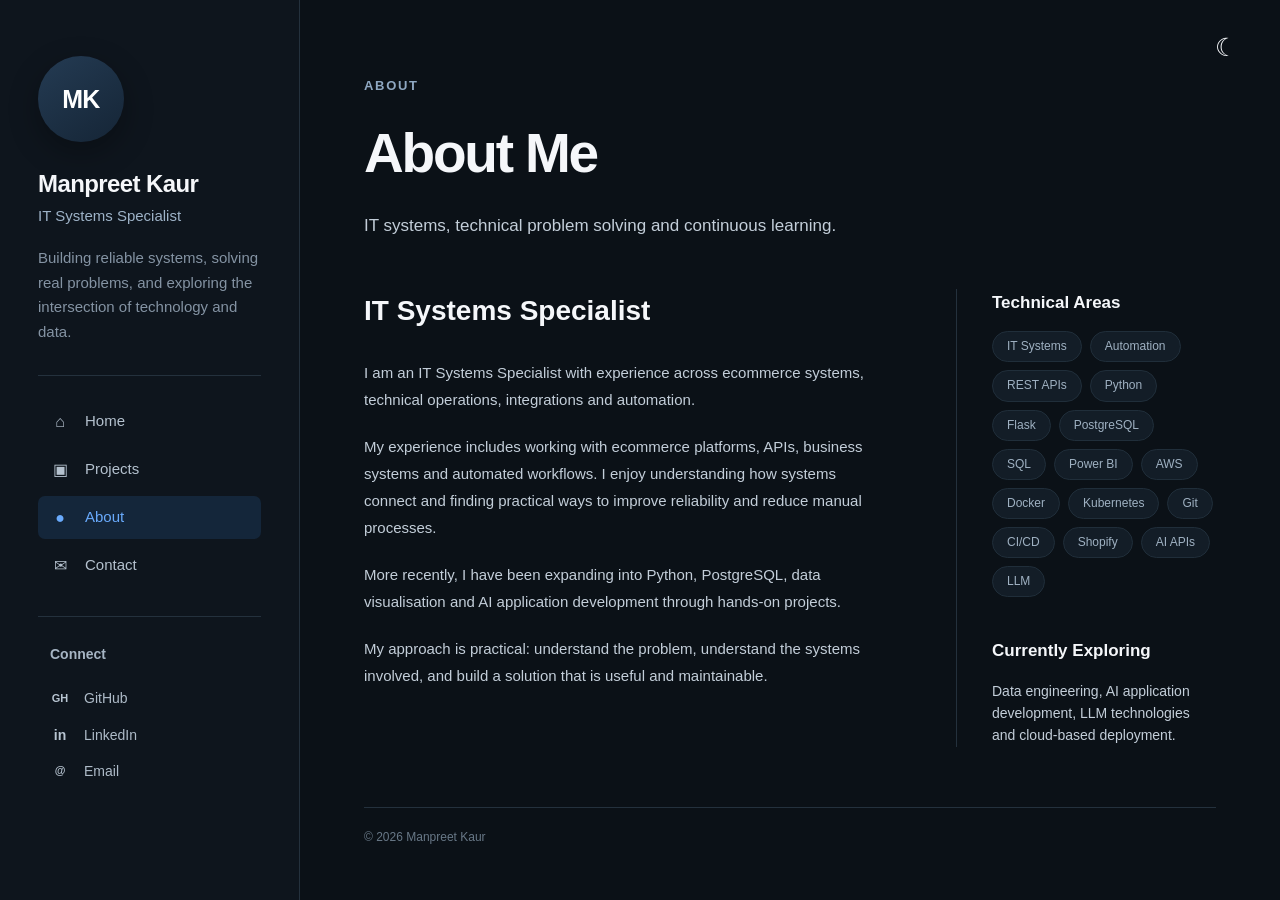
==== about.html @ 8811218a "Add portfolio website" ====
<!DOCTYPE html>
<html lang="en">
<head>

    <meta charset="UTF-8">
    <meta name="viewport" content="width=device-width, initial-scale=1.0">

    <title>About | Manpreet Kaur</title>

    <meta
        name="description"
        content="About Manpreet Kaur, IT Systems Specialist."
    >

    <link rel="stylesheet" href="assets/css/style.css">

</head>

<body>


    <!-- MOBILE HEADER -->

    <header class="mobile-header">

        <a href="index.html" class="mobile-logo">
            MK
        </a>

        <div class="mobile-actions">

            <button
                class="theme-toggle"
                id="themeToggleMobile"
            >
                
            </button>

            <button
                class="menu-toggle"
                id="menuToggle"
            >
                ☰
            </button>

        </div>

    </header>


    <!-- SIDEBAR -->

    <aside class="sidebar">

        <div class="sidebar-inner">

            <div class="sidebar-profile">

                <a href="index.html" class="profile-logo">
                    MK
                </a>

                <h2>
                    Manpreet Kaur
                </h2>

                <p class="profile-role">
                    IT Systems Specialist
                </p>

                <p class="profile-description">
                    Building reliable systems, solving real problems,
                    and exploring the intersection of technology and data.
                </p>

            </div>


            <nav class="sidebar-navigation">

                <a href="index.html" class="nav-link">

                    <span class="nav-icon">⌂</span>

                    <span>Home</span>

                </a>

                <a href="projects.html" class="nav-link">

                    <span class="nav-icon">▣</span>

                    <span>Projects</span>

                </a>

                <a href="about.html" class="nav-link active">

                    <span class="nav-icon">●</span>

                    <span>About</span>

                </a>

                <a href="mailto:your-email@example.com" class="nav-link">

                    <span class="nav-icon">✉</span>

                    <span>Contact</span>

                </a>

            </nav>


            <div class="sidebar-section">

                <p class="sidebar-title">
                    Connect
                </p>

                <a
                    href="https://github.com/MK5843"
                    target="_blank"
                    rel="noopener noreferrer"
                    class="social-link"
                >
                    <span class="social-icon">GH</span>
                    <span>GitHub</span>
                </a>

                <a
                    href="https://www.linkedin.com/"
                    target="_blank"
                    rel="noopener noreferrer"
                    class="social-link"
                >
                    <span class="social-icon linkedin">in</span>
                    <span>LinkedIn</span>
                </a>

                <a
                    href="mailto:your-email@example.com"
                    class="social-link"
                >
                    <span class="social-icon">@</span>
                    <span>Email</span>
                </a>

            </div>

            <!--
            <div class="sidebar-footer">

                <p>© 2026 Manpreet Kaur</p>

                <p>
                    Built with
                    <span class="footer-accent">
                        HTML, CSS & JavaScript
                    </span>
                </p>

            </div>
        -->
        </div>

    </aside>


    <!-- MAIN -->

    <main class="main-content">

        <button
            class="desktop-theme-toggle"
            id="themeToggle"
        >
            ☾
        </button>


        <section class="page-intro">

            <p class="eyebrow">
                ABOUT
            </p>

            <h1>
                About Me
            </h1>

            <p>
                IT systems, technical problem solving and continuous learning.
            </p>

        </section>


        <section class="about-page">

            <div class="about-main">

                <h2>
                    IT Systems Specialist
                </h2>

                <p>
                    I am an IT Systems Specialist with experience across
                    ecommerce systems, technical operations, integrations
                    and automation.
                </p>

                <p>
                    My experience includes working with ecommerce platforms,
                    APIs, business systems and automated workflows. I enjoy
                    understanding how systems connect and finding practical
                    ways to improve reliability and reduce manual processes.
                </p>

                <p>
                    More recently, I have been expanding into Python,
                    PostgreSQL, data visualisation and AI application
                    development through hands-on projects.
                </p>

                <p>
                    My approach is practical: understand the problem,
                    understand the systems involved, and build a solution
                    that is useful and maintainable.
                </p>

            </div>


            <div class="about-sidebar">

                <h3>
                    Technical Areas
                </h3>

                <div class="skills-list">

                    <span>IT Systems</span>
                    <span>Automation</span>
                    <span>REST APIs</span>
                    <span>Python</span>
                    <span>Flask</span>
                    <span>PostgreSQL</span>
                    <span>SQL</span>
                    <span>Power BI</span>
                    <span>AWS</span>
                    <span>Docker</span>
                    <span>Kubernetes</span>
                    <span>Git</span>
                    <span>CI/CD</span>
                    <span>Shopify</span>
                    <span>AI APIs</span>
                    <span>LLM</span>

                </div>


                <h3 class="about-subheading">
                    Currently Exploring
                </h3>

                <p>
                    Data engineering, AI application development,
                    LLM technologies and cloud-based deployment.
                </p>

            </div>

        </section>


        <footer class="main-footer">

            <p>
                © 2026 Manpreet Kaur
            </p>

        </footer>

    </main>


    <script src="assets/js/main.js"></script>

</body>
</html>
---- assets/css/style.css ----
/* =========================================
   RESET
========================================= */

* {
    margin: 0;
    padding: 0;
    box-sizing: border-box;
}


html {
    scroll-behavior: smooth;
    scrollbar-width: thin;
    scrollbar-color: var(--border) var(--background);
}


body {
    font-family:
        -apple-system,
        BlinkMacSystemFont,
        "Segoe UI",
        Roboto,
        Helvetica,
        Arial,
        sans-serif;

    background: #0b1117;
    color: #f1f5f9;

    line-height: 1.6;
}


a {
    color: inherit;
    text-decoration: none;
}


button {
    font-family: inherit;
}


/* =========================================
   VARIABLES
========================================= */

:root {

    --background: #0b1117;
    --sidebar: #0e151d;

    --card: #111a23;
    --card-hover: #141f29;

    --border: #24313d;
    --border-light: #1d2934;

    --heading: #f5f7fa;
    --text: #c3ced9;
    --muted: #8493a3;

    --accent: #69aafc;
    --accent-hover: #8bbdff;

    --accent-soft: #14263a;

    --max-width: 1050px;

}


/* =========================================
   SIDEBAR
========================================= */

.sidebar {

    position: fixed;

    top: 0;
    left: 0;
    bottom: 0;

    width: 300px;

    background: var(--sidebar);

    border-right: 1px solid var(--border);

    overflow-y: auto;

    z-index: 100;
}


.sidebar-inner {

    width: 100%;

    min-height: 100%;

    padding:
        56px 38px 30px;
}


.sidebar-profile {

    padding-bottom: 30px;

    border-bottom: 1px solid var(--border);
}


.profile-logo {

    width: 86px;
    height: 86px;

    display: flex;

    align-items: center;
    justify-content: center;

    margin-bottom: 28px;

    border-radius: 50%;

    background:
        linear-gradient(
            145deg,
            #243b53,
            #152536
        );

    color: white;

    font-size: 25px;
    font-weight: 700;

    letter-spacing: -0.03em;

    box-shadow:
        0 10px 30px rgba(0, 0, 0, 0.3);
}


.sidebar-profile h2 {

    font-size: 24px;

    line-height: 1.2;

    letter-spacing: -0.025em;

    color: var(--heading);

    margin-bottom: 5px;
}


.profile-role {

    color: #9eb3c8;

    font-size: 15px;

    margin-bottom: 18px;
}


.profile-description {

    color: var(--muted);

    font-size: 15px;

    line-height: 1.65;
}


/* =========================================
   SIDEBAR NAVIGATION
========================================= */

.sidebar-navigation {

    padding: 24px 0;

    border-bottom: 1px solid var(--border);
}


.nav-link {

    display: flex;

    align-items: center;

    gap: 15px;

    min-height: 43px;

    padding: 0 12px;

    margin-bottom: 5px;

    border-radius: 7px;

    color: #b4c1ce;

    font-size: 15px;

    transition:
        background 0.2s ease,
        color 0.2s ease;
}


.nav-link:hover {

    background: #14202b;

    color: #ffffff;
}


.nav-link.active {

    background: var(--accent-soft);

    color: var(--accent);

}


.nav-icon {

    width: 20px;

    display: flex;

    align-items: center;
    justify-content: center;

    color: inherit;

    font-size: 16px;
}


.nav-icon svg {

    width: 18px;
    height: 18px;

    fill: none;

    stroke: currentColor;

    stroke-width: 1.8;

    stroke-linecap: round;

    stroke-linejoin: round;
}


/* =========================================
   SIDEBAR CONNECT
========================================= */

.sidebar-section {

    padding: 26px 12px;

    border-bottom: 1px solid var(--border);
}


.sidebar-title {

    color: #a6b5c4;

    font-size: 14px;

    font-weight: 600;

    margin-bottom: 15px;
}


.social-link {

    display: flex;

    align-items: center;

    gap: 14px;

    color: #aebbc8;

    font-size: 14px;

    padding: 7px 0;

    transition: color 0.2s ease;
}


.social-link:hover {

    color: #ffffff;
}


.social-icon {

    width: 20px;

    display: flex;

    justify-content: center;

    align-items: center;

    color: #b8c5d2;

    font-size: 11px;

    font-weight: 700;
}


.social-icon.linkedin {

    font-size: 14px;
}


/* =========================================
   SIDEBAR FOOTER
========================================= */

.sidebar-footer {

    padding: 25px 12px;

    color: #687887;

    font-size: 12px;
}


.sidebar-footer p {

    margin-bottom: 4px;
}


.footer-accent {

    color: var(--accent);
}
.sidebar-section:last-of-type {
    border-bottom: none;
}

/* =========================================
   MAIN CONTENT
========================================= */

.main-content {

    margin-left: 300px;

    min-height: 100vh;

    position: relative;

    padding: 76px 64px 40px;
}


.main-content > * {

    max-width: var(--max-width);

    margin-left: auto;
    margin-right: auto;
}


/* =========================================
   THEME BUTTON
========================================= */

.desktop-theme-toggle {

    position: fixed;

    top: 28px;
    right: 35px;

    width: 38px;
    height: 38px;

    display: flex;

    align-items: center;
    justify-content: center;

    border: 0;

    background: transparent;

    color: var(--heading);

    font-size: 25px;

    cursor: pointer;

    z-index: 200;

    transition:
        transform 0.2s ease,
        color 0.2s ease;
}


.desktop-theme-toggle:hover {

    transform: rotate(-20deg);

    color: var(--accent);
}


/* =========================================
   HERO
========================================= */

.hero-section {

    padding-top: 0;

    padding-bottom: 58px;
}


.eyebrow {

    color: #8fa8c2;

    font-size: 13px;

    font-weight: 700;

    letter-spacing: 0.13em;

    margin-bottom: 12px;
}


.hero-section h1 {

    color: var(--heading);

    font-size: clamp(42px, 5vw, 58px);

    line-height: 1.08;

    letter-spacing: -0.04em;

    margin-bottom: 10px;
}


.hero-role {

    display: flex;

    flex-wrap: wrap;

    gap: 10px;

    align-items: center;

    color: #91a7bd;

    font-size: 18px;

    margin-bottom: 25px;
}


.separator {

    color: #465766;
}


.hero-description {

    max-width: 760px;

    color: var(--text);

    font-size: 17px;

    line-height: 1.65;

    margin-bottom: 22px;
}


/* =========================================
   BUTTONS
========================================= */

.hero-buttons {

    display: flex;

    flex-wrap: wrap;

    gap: 12px;
}


.button {

    min-height: 44px;

    display: inline-flex;

    align-items: center;
    justify-content: center;

    gap: 10px;

    padding: 0 21px;

    border-radius: 5px;

    font-size: 14px;

    font-weight: 600;

    transition:
        transform 0.2s ease,
        background 0.2s ease,
        border-color 0.2s ease;
}


.button:hover {

    transform: translateY(-2px);
}


.button-primary {

    background: #e8eef5;

    color: #0b1117;
}


.button-primary:hover {

    background: #ffffff;
}


.button-secondary {

    border: 1px solid #344454;

    color: #d9e3ec;

    background: transparent;
}


.button-secondary:hover {

    background: #131e28;

    border-color: #536779;
}


/* =========================================
   CONTENT SECTION
========================================= */

.content-section {

    padding: 0 0 35px;
}


.section-heading {

    display: flex;

    align-items: center;

    justify-content: space-between;

    margin-bottom: 14px;
}


.section-heading h2,
.content-section > h2 {

    color: var(--heading);

    font-size: 28px;

    letter-spacing: -0.025em;
}


.view-all {

    color: var(--accent);

    font-size: 14px;

    display: flex;

    gap: 8px;

    align-items: center;
}


.view-all:hover {

    color: var(--accent-hover);
}


/* =========================================
   PROJECT GRID
========================================= */

.project-grid {

    display: grid;

    grid-template-columns:
        repeat(1, minmax(1, 1fr));

    gap: 24px;
}


.project-card {

    padding: 27px 28px 25px 25px;

    background: var(--card);

    border: 1px solid var(--border);

    border-radius: 7px;

    transition:
        border-color 0.2s ease,
        background 0.2s ease,
        transform 0.2s ease;
}


.project-card:hover {

    background: var(--card-hover);

    border-color: #344554;

    transform: translateY(-2px);
}


.project-icon {

    width: 38px;
    height: 38px;

    display: flex;

    align-items: center;
    justify-content: center;

    margin-bottom: 18px;

    border-radius: 8px;

    font-size: 11px;

    font-weight: 800;

    letter-spacing: -0.03em;
}


.python-icon {

    background: #172a3a;

    color: #ffd343;

    border: 1px solid #29445b;
}


.powerbi-icon {

    background: #2d2815;

    color: #f2c811;

    border: 1px solid #514720;
}


.future-icon {

    background: #18232d;

    color: #8ca3b8;

    font-size: 22px;
}


.project-card h3,
.project-page-card h2 {

    color: var(--heading);

    font-size: 17px;

    line-height: 1.3;

    margin-bottom: 10px;
}


.project-card p {

    color: var(--text);

    font-size: 14px;

    line-height: 1.65;

    margin-bottom: 15px;
}


.project-tags {

    display: flex;

    flex-wrap: wrap;

    gap: 7px;

    margin-bottom: 19px;
}


.project-tags span {

    padding: 4px 10px;

    border-radius: 50px;

    background: #17222d;

    border: 1px solid #263542;

    color: #9db2c5;

    font-size: 11px;
}


.github-link {

    display: inline-flex;

    align-items: center;

    gap: 9px;

    color: var(--accent);

    font-size: 13px;

    font-weight: 500;
}


.github-link:hover {

    color: var(--accent-hover);
}


.github-symbol {

    font-size: 10px;

    font-weight: 700;

    color: #c4d1dd;
}

/* =========================================
   PROJECT YEAR
========================================= */

.project-year-group {

    margin-bottom: 45px;
}


.project-year-heading {

    display: flex;

    align-items: center;

    gap: 18px;

    margin-bottom: 16px;

    color: var(--heading);

    font-size: 17px;

    font-weight: 600;
}


.project-year-heading::after {

    content: "";

    flex: 1;

    height: 1px;

    background: var(--border);
}


.project-year-heading span {

    white-space: nowrap;

    color: #aebdcb;
}


/* =========================================
   YEAR FILTER
========================================= */

.project-filters {

    display: flex;

    flex-wrap: wrap;

    gap: 8px;

    margin-bottom: 42px;

    padding-bottom: 18px;

    border-bottom: 1px solid var(--border);
}


.year-filter {

    padding: 7px 17px;

    border: 1px solid var(--border);

    border-radius: 50px;

    background: #111a23;

    color: #91a1b0;

    font-size: 12px;

    font-weight: 500;

    cursor: pointer;

    transition:
        background 0.2s ease,
        border-color 0.2s ease,
        color 0.2s ease;
}


.year-filter:hover {

    background: #17232e;

    border-color: #344554;

    color: #ffffff;
}


.year-filter.active {

    background: var(--accent-soft);

    border-color: #31516e;

    color: var(--accent);
}


/* =========================================
   NO PROJECTS
========================================= */

.no-projects {

    display: none;

    padding: 50px 0;

    color: var(--muted);

    font-size: 14px;

    text-align: center;
}

/* =========================================
   SKILLS
========================================= */

.skills-section {

    padding-top: 0;

    padding-bottom: 35px;
}


.skills-section h2 {

    margin-bottom: 12px;
}


.skills-list {

    display: flex;

    flex-wrap: wrap;

    gap: 8px;
}


.skills-list span {

    padding: 5px 14px;

    background: #131d27;

    border: 1px solid #202e3a;

    border-radius: 50px;

    color: #9fb1c2;

    font-size: 12px;
}


/* =========================================
   ABOUT PREVIEW
========================================= */

.about-preview {

    border-top: 1px solid var(--border);

    padding-top: 18px;

    padding-bottom: 45px;
}


.about-preview h2 {

    color: var(--heading);

    font-size: 24px;

    margin-bottom: 8px;
}


.about-preview p {

    max-width: 800px;

    color: var(--text);

    font-size: 14px;

    line-height: 1.7;

    margin-bottom: 8px;
}


.text-link {

    color: var(--accent);

    font-size: 13px;
}


.text-link:hover {

    color: var(--accent-hover);
}


/* =========================================
   PAGE INTRO
========================================= */

.page-intro {

    padding-bottom: 50px;
}


.page-intro h1 {

    color: var(--heading);

    font-size: clamp(40px, 5vw, 55px);

    letter-spacing: -0.04em;

    margin-bottom: 15px;
}


.page-intro > p:last-child {

    max-width: 700px;

    color: var(--text);

    font-size: 17px;
}


/* =========================================
   PROJECT PAGE
========================================= */

.projects-page-grid {

    display: grid;

    grid-template-columns:
        repeat(1, minmax(1, 1fr));

    gap: 24px;
    padding-bottom: 45px;
}


.project-page-card {

    min-height: 340px;
}


.project-page-card .project-category {

    color: var(--accent);

    font-size: 10px;

    font-weight: 700;

    letter-spacing: 0.1em;

    margin-bottom: 12px;
}


.project-page-card h2 {

    font-size: 22px;

    margin-bottom: 15px;
}


.project-page-card > p:not(.project-category) {

    color: var(--text);

    font-size: 14px;

    line-height: 1.7;
}


/* =========================================
   ABOUT PAGE
========================================= */

.about-page {

    display: grid;

    grid-template-columns:
        minmax(0, 1.4fr)
        minmax(260px, 0.6fr);

    gap: 70px;

    padding-bottom: 60px;
}


.about-main h2 {

    color: var(--heading);

    font-size: 28px;

    margin-bottom: 25px;
}


.about-main p {

    color: var(--text);

    font-size: 15px;

    line-height: 1.8;

    margin-bottom: 20px;
}


.about-sidebar {

    padding-left: 35px;

    border-left: 1px solid var(--border);
}


.about-sidebar h3 {

    color: var(--heading);

    font-size: 17px;

    margin-bottom: 15px;
}


.about-subheading {

    margin-top: 40px;
}


.about-sidebar > p {

    color: var(--text);

    font-size: 14px;
}


/* =========================================
   MAIN FOOTER
========================================= */

.main-footer {

    border-top: 1px solid var(--border);

    padding-top: 20px;

    color: #687887;

    font-size: 12px;
}


/* =========================================
   MOBILE HEADER
========================================= */

.mobile-header {

    display: none;
}


/* =========================================
   TABLET
========================================= */

@media (max-width: 1050px) {

    .sidebar {

        width: 250px;
    }


    .main-content {

        margin-left: 250px;

        padding-left: 45px;
        padding-right: 45px;
    }


    .sidebar-inner {

        padding-left: 28px;
        padding-right: 28px;
    }


    .project-grid {

        gap: 16px;
    }

}


/* =========================================
   SMALL TABLET
========================================= */

@media (max-width: 850px) {

    .sidebar {

        width: 220px;
    }


    .main-content {

        margin-left: 220px;

        padding-left: 35px;
        padding-right: 35px;
    }


    .sidebar-inner {

        padding-left: 22px;
        padding-right: 22px;
    }


    .sidebar-profile h2 {

        font-size: 21px;
    }


    .profile-description {

        font-size: 13px;
    }


    .project-grid {

        grid-template-columns: 1fr;
    }


    .about-page {

        grid-template-columns: 1fr;

        gap: 45px;
    }


    .about-sidebar {

        padding-left: 0;

        padding-top: 30px;

        border-left: none;

        border-top: 1px solid var(--border);
    }

}


/* =========================================
   MOBILE
========================================= */

@media (max-width: 700px) {

    body {

        min-width: 0;
    }


    /* Mobile header */

    .mobile-header {

        position: sticky;

        top: 0;

        height: 66px;

        display: flex;

        align-items: center;

        justify-content: space-between;

        padding: 0 20px;

        background: rgba(11, 17, 23, 0.95);

        border-bottom: 1px solid var(--border);

        backdrop-filter: blur(12px);

        z-index: 500;
    }


    .mobile-logo {

        width: 40px;
        height: 40px;

        display: flex;

        align-items: center;
        justify-content: center;

        border-radius: 50%;

        background: #1b2d3f;

        color: white;

        font-size: 13px;

        font-weight: 700;
    }


    .mobile-actions {

        display: flex;

        align-items: center;

        gap: 10px;
    }


    .theme-toggle,
    .menu-toggle {

        width: 38px;
        height: 38px;

        border: 0;

        background: transparent;

        color: #dce6ef;

        font-size: 21px;

        cursor: pointer;

        border-radius: 6px;
    }


    .theme-toggle:hover,
    .menu-toggle:hover {

        background: #15212c;
    }


    /* Sidebar becomes mobile menu */

    .sidebar {

        position: fixed;

        top: 66px;
        left: 0;
        right: 0;
        bottom: auto;

        width: 100%;

        max-height: calc(100vh - 66px);

        overflow-y: auto;

        display: none;

        border-right: none;

        border-bottom: 1px solid var(--border);

        background: #0e151d;
    }


    .sidebar.mobile-open {

        display: block;
    }


    .sidebar-inner {

        padding: 25px 20px 30px;
    }


    .sidebar-profile {

        display: none;
    }


    .sidebar-navigation {

        padding: 0 0 15px;
    }


    .nav-link {

        min-height: 48px;
    }


    .sidebar-section {

        padding: 20px 12px;
    }


    .sidebar-footer {

        display: none;
    }


    /* Main */

    .main-content {

        margin-left: 0;

        width: 100%;

        padding:
            45px 20px 35px;
    }


    .desktop-theme-toggle {

        display: none;
    }


    .hero-section {

        padding-bottom: 50px;
    }


    .hero-section h1 {

        font-size: 43px;
    }


    .hero-role {

        font-size: 16px;

        gap: 7px;
    }


    .hero-description {

        font-size: 15px;
    }


    .hero-buttons {

        flex-direction: column;

        align-items: stretch;
    }


    .button {

        width: 100%;
    }


    .content-section {

        padding-bottom: 35px;
    }


    .section-heading {

        align-items: flex-start;

        gap: 8px;
    }


    .section-heading h2,
    .content-section > h2 {

        font-size: 25px;
    }


    .view-all {

        font-size: 13px;
    }


    .project-grid {

        grid-template-columns: 1fr;
    }


    .project-card {

        padding: 23px;
    }


    .skills-list {

        gap: 6px;
    }


    .skills-list span {

        font-size: 11px;

        padding: 5px 11px;
    }


    .page-intro {

        padding-bottom: 40px;
    }


    .page-intro h1 {

        font-size: 42px;
    }


    .projects-page-grid {

        grid-template-columns: 1fr;
    }


    .project-page-card {

        min-height: auto;
    }


    .about-page {

        grid-template-columns: 1fr;

        gap: 40px;
    }


    .about-sidebar {

        padding-left: 0;

        padding-top: 30px;
    }

}


/* =========================================
   SMALL MOBILE
========================================= */

@media (max-width: 420px) {

    .main-content {

        padding-left: 17px;
        padding-right: 17px;
    }


    .hero-section h1 {

        font-size: 37px;
    }


    .hero-role {

        display: block;

        line-height: 1.9;
    }


    .separator {

        margin: 0 5px;
    }


    .project-card {

        padding: 20px;
    }


    .project-card h3 {

        font-size: 16px;
    }

}
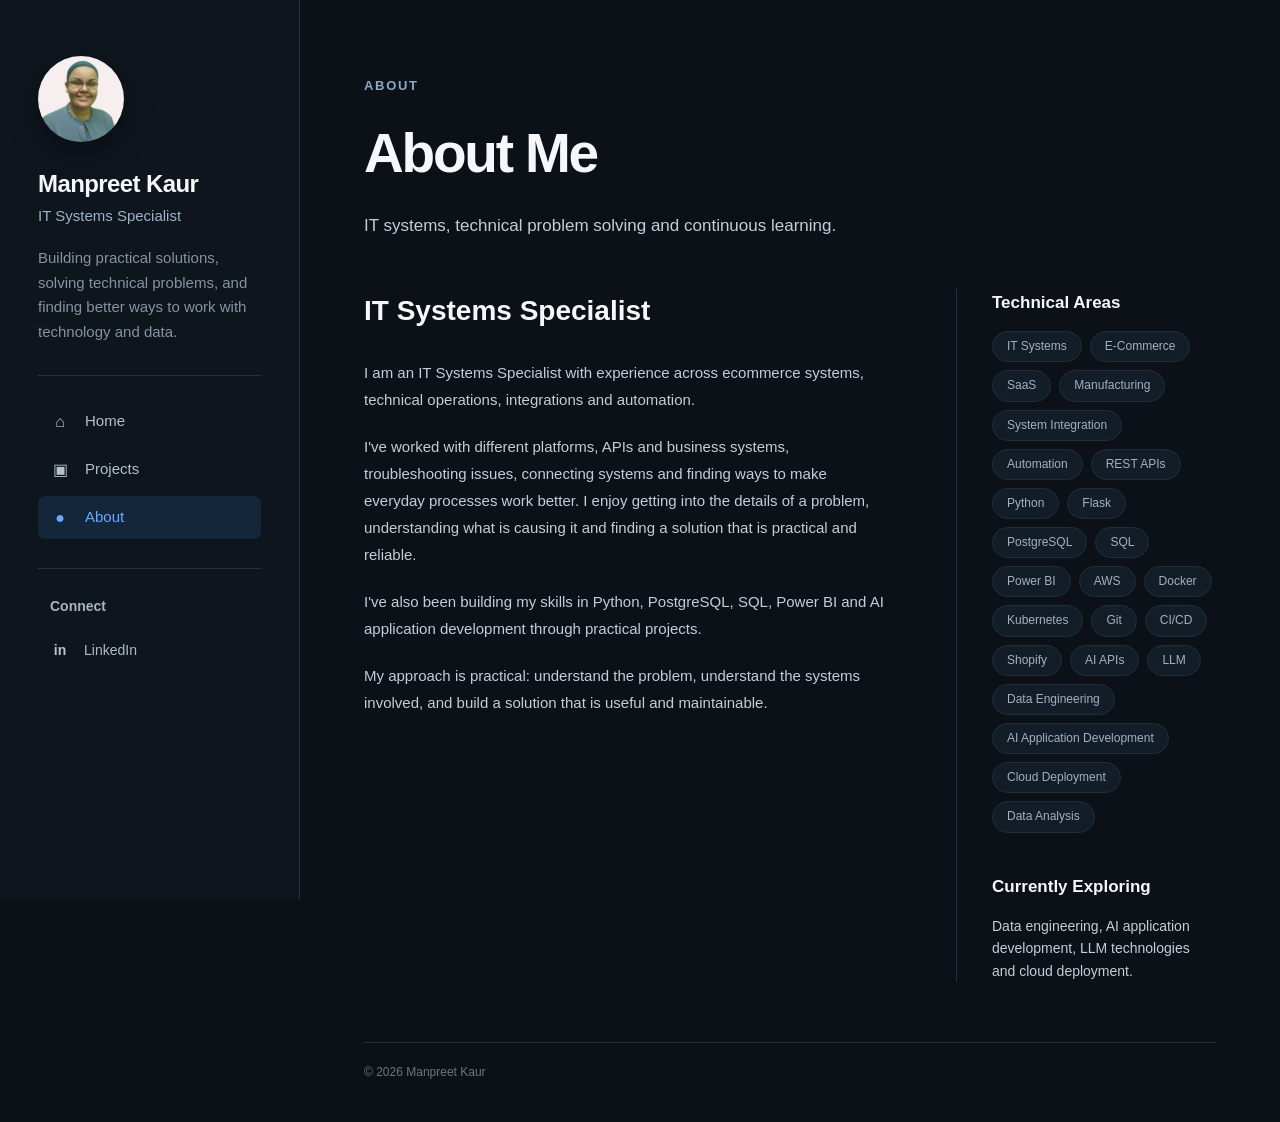
==== commit ba2faf49: "Major changes" ====
--- a/about.html
+++ b/about.html
@@ -24,17 +24,10 @@
     <header class="mobile-header">
 
         <a href="index.html" class="mobile-logo">
-            MK
+            
         </a>
 
         <div class="mobile-actions">
-
-            <button
-                class="theme-toggle"
-                id="themeToggleMobile"
-            >
-                
-            </button>
 
             <button
                 class="menu-toggle"
@@ -57,7 +50,7 @@
             <div class="sidebar-profile">
 
                 <a href="index.html" class="profile-logo">
-                    MK
+                    
                 </a>
 
                 <h2>
@@ -69,8 +62,8 @@
                 </p>
 
                 <p class="profile-description">
-                    Building reliable systems, solving real problems,
-                    and exploring the intersection of technology and data.
+                    Building practical solutions, solving technical problems, 
+                    and finding better ways to work with technology and data.
                 </p>
 
             </div>
@@ -102,14 +95,7 @@
 
                 </a>
 
-                <a href="mailto:your-email@example.com" class="nav-link">
-
-                    <span class="nav-icon">✉</span>
-
-                    <span>Contact</span>
-
-                </a>
-
+                
             </nav>
 
 
@@ -118,16 +104,6 @@
                 <p class="sidebar-title">
                     Connect
                 </p>
-
-                <a
-                    href="https://github.com/MK5843"
-                    target="_blank"
-                    rel="noopener noreferrer"
-                    class="social-link"
-                >
-                    <span class="social-icon">GH</span>
-                    <span>GitHub</span>
-                </a>
 
                 <a
                     href="https://www.linkedin.com/"
@@ -139,14 +115,6 @@
                     <span>LinkedIn</span>
                 </a>
 
-                <a
-                    href="mailto:your-email@example.com"
-                    class="social-link"
-                >
-                    <span class="social-icon">@</span>
-                    <span>Email</span>
-                </a>
-
             </div>
 
             <!--
@@ -172,14 +140,6 @@
 
     <main class="main-content">
 
-        <button
-            class="desktop-theme-toggle"
-            id="themeToggle"
-        >
-            ☾
-        </button>
-
-
         <section class="page-intro">
 
             <p class="eyebrow">
@@ -212,16 +172,15 @@
                 </p>
 
                 <p>
-                    My experience includes working with ecommerce platforms,
-                    APIs, business systems and automated workflows. I enjoy
-                    understanding how systems connect and finding practical
-                    ways to improve reliability and reduce manual processes.
-                </p>
-
-                <p>
-                    More recently, I have been expanding into Python,
-                    PostgreSQL, data visualisation and AI application
-                    development through hands-on projects.
+                    I've worked with different platforms, APIs and business systems, troubleshooting issues, 
+                    connecting systems and finding ways to make everyday processes work better.
+                    I enjoy getting into the details of a problem, understanding what is causing it and 
+                    finding a solution that is practical and reliable.
+                </p>
+
+                <p>
+                    I've also been building my skills in Python, PostgreSQL, SQL, Power BI and AI application 
+                    development through practical projects.
                 </p>
 
                 <p>
@@ -241,22 +200,30 @@
 
                 <div class="skills-list">
 
-                    <span>IT Systems</span>
-                    <span>Automation</span>
-                    <span>REST APIs</span>
-                    <span>Python</span>
-                    <span>Flask</span>
-                    <span>PostgreSQL</span>
-                    <span>SQL</span>
-                    <span>Power BI</span>
-                    <span>AWS</span>
-                    <span>Docker</span>
-                    <span>Kubernetes</span>
-                    <span>Git</span>
-                    <span>CI/CD</span>
-                    <span>Shopify</span>
-                    <span>AI APIs</span>
-                    <span>LLM</span>
+            <span>IT Systems</span>
+            <span>E-Commerce</span>
+            <span>SaaS</span>
+            <span>Manufacturing</span>
+            <span>System Integration</span>
+            <span>Automation</span>
+            <span>REST APIs</span>
+            <span>Python</span>
+            <span>Flask</span>
+            <span>PostgreSQL</span>
+            <span>SQL</span>
+            <span>Power BI</span>
+            <span>AWS</span>
+            <span>Docker</span>
+            <span>Kubernetes</span>
+            <span>Git</span>
+            <span>CI/CD</span>
+            <span>Shopify</span>
+            <span>AI APIs</span>
+            <span>LLM</span>
+            <span>Data Engineering</span>
+            <span>AI Application Development</span>
+            <span>Cloud Deployment</span>
+            <span>Data Analysis</span>
 
                 </div>
 
@@ -266,8 +233,7 @@
                 </h3>
 
                 <p>
-                    Data engineering, AI application development,
-                    LLM technologies and cloud-based deployment.
+                    Data engineering, AI application development, LLM technologies and cloud deployment.
                 </p>
 
             </div>
--- a/assets/css/style.css
+++ b/assets/css/style.css
@@ -137,6 +137,9 @@
             #152536
         );
 
+    background-image: url('../images/mk-profile-pic.png');
+    background-size: cover;
+
     color: white;
 
     font-size: 25px;
@@ -720,6 +723,8 @@
     color: #ffd343;
 
     border: 1px solid #29445b;
+
+    background-image: image-url("assets/images/python-icon.png");
 }
 
 
@@ -732,6 +737,14 @@
     border: 1px solid #514720;
 }
 
+.app-icon {
+
+    background: #172a3a;
+
+    color: #f2c811;
+
+    border: 1px solid #29445b;
+}
 
 .future-icon {
 
@@ -819,6 +832,54 @@
 
 
 .github-symbol {
+
+    font-size: 10px;
+
+    font-weight: 700;
+
+    color: #c4d1dd;
+}
+
+.live-link {
+
+    display: inline-flex;
+
+    align-items: center;
+
+    gap: 9px;
+
+    color: var(--accent);
+
+    font-size: 13px;
+
+    font-weight: 500;
+}
+
+.project-link {
+
+    display: inline-flex;
+
+    align-items: center;
+
+    gap: 9px;
+
+    color: var(--accent);
+
+    font-size: 13px;
+
+    font-weight: 500;
+}
+
+.live-link:hover {
+
+    color: var(--accent-hover);
+}
+
+.project-link:hover {
+
+    color: var(--accent-hover);
+}
+.live-symbol {
 
     font-size: 10px;
 
@@ -946,15 +1007,13 @@
 
 .no-projects {
 
-    display: none;
-
     padding: 50px 0;
 
     color: var(--muted);
 
     font-size: 14px;
 
-    text-align: center;
+    text-align: left;
 }
 
 /* =========================================
@@ -1394,6 +1453,10 @@
         border-radius: 50%;
 
         background: #1b2d3f;
+
+        background-image: url('../images/mk-profile-pic.png');
+         
+        background-size: cover;
 
         color: white;
 
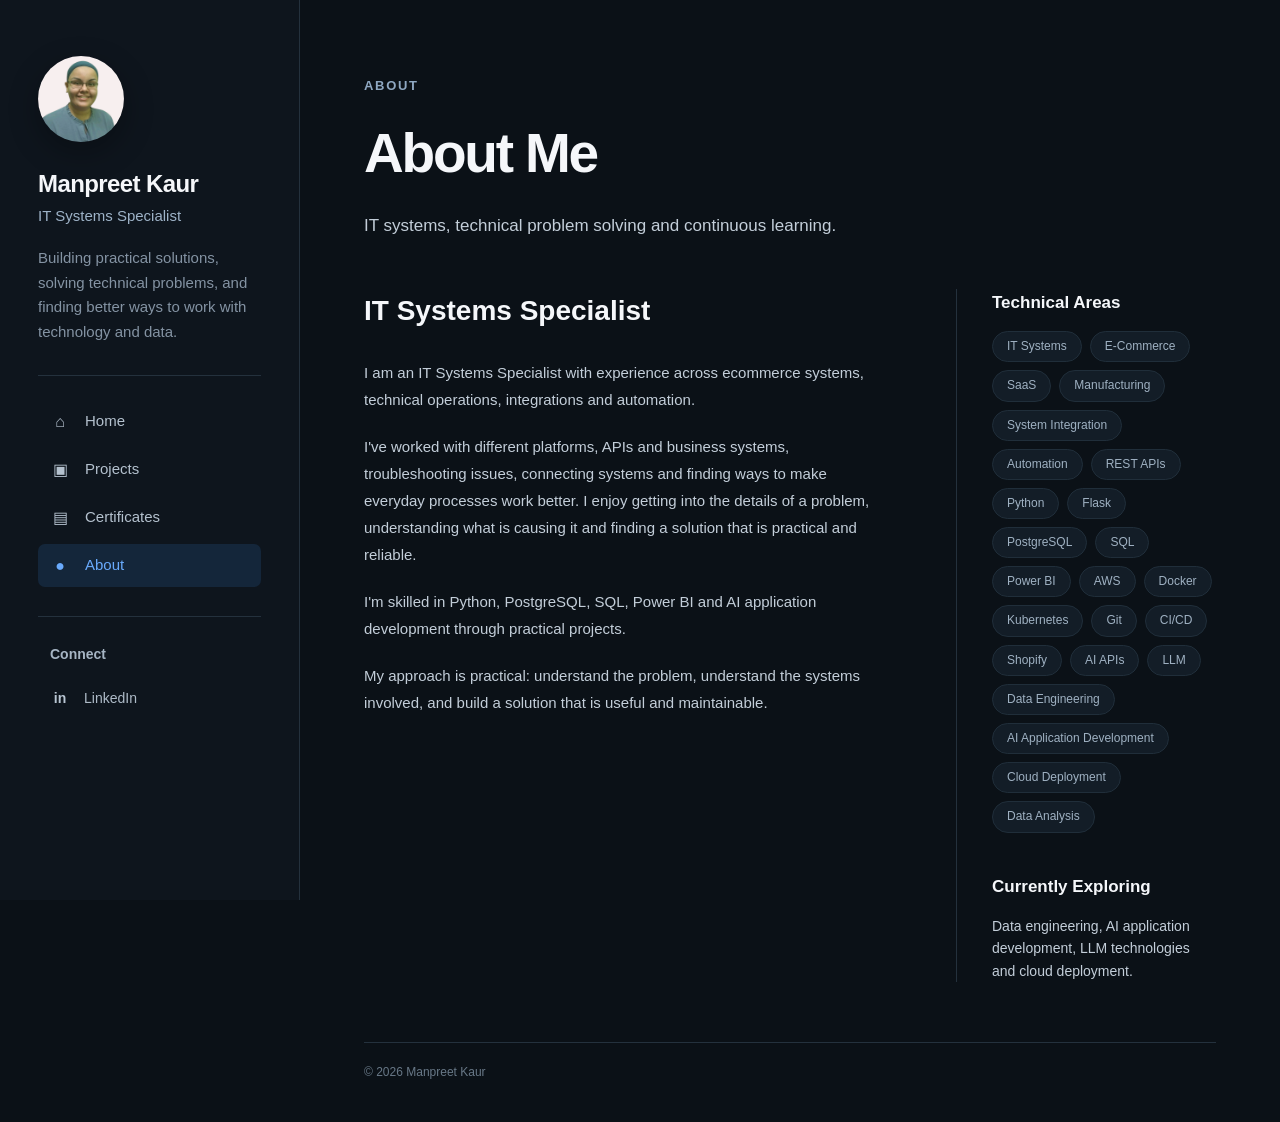
==== commit c09093b0: "Updated Certificates page" ====
--- a/about.html
+++ b/about.html
@@ -29,9 +29,12 @@
 
         <div class="mobile-actions">
 
+
             <button
                 class="menu-toggle"
                 id="menuToggle"
+                aria-label="Open menu"
+                aria-expanded="false"
             >
                 ☰
             </button>
@@ -43,7 +46,7 @@
 
     <!-- SIDEBAR -->
 
-    <aside class="sidebar">
+    <aside class="sidebar" id="sidebar">
 
         <div class="sidebar-inner">
 
@@ -85,6 +88,15 @@
 
                     <span>Projects</span>
 
+                </a>
+
+
+                <a
+                    href="certificates.html"
+                    class="nav-link"
+                >
+                    <span class="nav-icon">▤</span>
+                    <span>Certificates</span>
                 </a>
 
                 <a href="about.html" class="nav-link active">
@@ -179,7 +191,7 @@
                 </p>
 
                 <p>
-                    I've also been building my skills in Python, PostgreSQL, SQL, Power BI and AI application 
+                    I'm skilled in Python, PostgreSQL, SQL, Power BI and AI application 
                     development through practical projects.
                 </p>
 
--- a/assets/css/style.css
+++ b/assets/css/style.css
@@ -937,6 +937,209 @@
 
 
 /* =========================================
+   CERT GRID
+========================================= */
+
+.cert-grid {
+
+    display: grid;
+
+    grid-template-columns:
+        repeat(1, minmax(1, 1fr));
+
+    gap: 24px;
+}
+
+
+.cert-card {
+
+    padding: 27px 28px 25px 25px;
+
+    background: var(--card);
+
+    border: 1px solid var(--border);
+
+    border-radius: 7px;
+
+    transition:
+        border-color 0.2s ease,
+        background 0.2s ease,
+        transform 0.2s ease;
+}
+
+
+.cert-card:hover {
+
+    background: var(--card-hover);
+
+    border-color: #344554;
+
+    transform: translateY(-2px);
+}
+
+
+.cert-icon {
+
+    width: 38px;
+    height: 38px;
+
+    display: flex;
+
+    align-items: center;
+    justify-content: center;
+
+    margin-bottom: 18px;
+
+    border-radius: 8px;
+
+    font-size: 11px;
+
+    font-weight: 800;
+
+    letter-spacing: -0.03em;
+}
+
+.app-icon {
+
+    background: #172a3a;
+
+    color: #f2c811;
+
+    border: 1px solid #29445b;
+}
+
+.future-icon {
+
+    background: #18232d;
+
+    color: #8ca3b8;
+
+    font-size: 22px;
+}
+
+
+.cert-card h3,
+.cert-page-card h2 {
+
+    color: var(--heading);
+
+    font-size: 17px;
+
+    line-height: 1.3;
+
+    margin-bottom: 10px;
+}
+
+
+.cert-card p {
+
+    color: var(--text);
+
+    font-size: 14px;
+
+    line-height: 1.65;
+
+    margin-bottom: 15px;
+}
+
+
+.cert-tags {
+
+    display: flex;
+
+    flex-wrap: wrap;
+
+    gap: 7px;
+
+    margin-bottom: 19px;
+}
+
+
+.cert-tags span {
+
+    padding: 4px 10px;
+
+    border-radius: 50px;
+
+    background: #17222d;
+
+    border: 1px solid #263542;
+
+    color: #9db2c5;
+
+    font-size: 11px;
+}
+
+.cert-link {
+
+    display: inline-flex;
+
+    align-items: center;
+
+    gap: 9px;
+
+    color: var(--accent);
+
+    font-size: 13px;
+
+    font-weight: 500;
+}
+
+.cert-link:hover {
+
+    color: var(--accent-hover);
+}
+
+
+/* =========================================
+   CERT YEAR
+========================================= */
+
+.cert-year-group {
+
+    margin-bottom: 45px;
+}
+
+
+.cert-year-heading {
+
+    display: flex;
+
+    align-items: center;
+
+    gap: 18px;
+
+    margin-bottom: 16px;
+
+    color: var(--heading);
+
+    font-size: 17px;
+
+    font-weight: 600;
+}
+
+
+.cert-year-heading::after {
+
+    content: "";
+
+    flex: 1;
+
+    height: 1px;
+
+    background: var(--border);
+}
+
+
+.cert-year-heading span {
+
+    white-space: nowrap;
+
+    color: #aebdcb;
+}
+
+
+/* =========================================
    YEAR FILTER
 ========================================= */
 
@@ -955,6 +1158,21 @@
     border-bottom: 1px solid var(--border);
 }
 
+
+.cert-filters {
+
+    display: flex;
+
+    flex-wrap: wrap;
+
+    gap: 8px;
+
+    margin-bottom: 42px;
+
+    padding-bottom: 18px;
+
+    border-bottom: 1px solid var(--border);
+}
 
 .year-filter {
 
@@ -1199,6 +1417,60 @@
 
 
 /* =========================================
+   CERT PAGE
+========================================= */
+
+.cert-page-grid {
+
+    display: grid;
+
+    grid-template-columns:
+        repeat(1, minmax(1, 1fr));
+
+    gap: 24px;
+    padding-bottom: 45px;
+}
+
+
+.cert-page-card {
+
+    min-height: 340px;
+}
+
+
+.cert-page-card .cert-category {
+
+    color: var(--accent);
+
+    font-size: 10px;
+
+    font-weight: 700;
+
+    letter-spacing: 0.1em;
+
+    margin-bottom: 12px;
+}
+
+
+.cert-page-card h2 {
+
+    font-size: 22px;
+
+    margin-bottom: 15px;
+}
+
+
+.cert-page-card > p:not(.cert-category) {
+
+    color: var(--text);
+
+    font-size: 14px;
+
+    line-height: 1.7;
+}
+
+
+/* =========================================
    ABOUT PAGE
 ========================================= */
 
@@ -1270,6 +1542,7 @@
 }
 
 
+
 /* =========================================
    MAIN FOOTER
 ========================================= */
@@ -1329,6 +1602,18 @@
         gap: 16px;
     }
 
+    .cert-grid {
+
+        gap: 16px;
+    }
+
+    .cert-image {
+       
+        width: 100%;
+        height: auto;
+    
+    }
+
 }
 
 
@@ -1377,6 +1662,11 @@
         grid-template-columns: 1fr;
     }
 
+    .cert-grid {
+
+        grid-template-columns: 1fr;
+    }
+
 
     .about-page {
 
@@ -1395,6 +1685,13 @@
         border-left: none;
 
         border-top: 1px solid var(--border);
+    }
+
+    .cert-image {
+
+        width: 100%;
+        height: auto;
+    
     }
 
 }
@@ -1669,6 +1966,17 @@
         padding: 23px;
     }
 
+    
+    .cert-grid {
+
+        grid-template-columns: 1fr;
+    }
+
+    .cert-card {
+
+        padding: 23px;
+    }
+
 
     .skills-list {
 
@@ -1707,6 +2015,18 @@
         min-height: auto;
     }
 
+    
+    .cert-page-grid {
+
+        grid-template-columns: 1fr;
+    }
+
+
+    .cert-page-card {
+
+        min-height: auto;
+    }
+
 
     .about-page {
 
@@ -1721,6 +2041,13 @@
         padding-left: 0;
 
         padding-top: 30px;
+    }
+
+    .cert-image {
+
+        width: 100%;
+        height: auto;
+
     }
 
 }
@@ -1770,4 +2097,23 @@
         font-size: 16px;
     }
 
+    
+    .cert-card {
+
+        padding: 20px;
+    }
+
+
+    .cert-card h3 {
+
+        font-size: 16px;
+    }
+
+    .cert-image {
+
+        width: 100%;
+        height: auto;
+
+    }
+
 }
